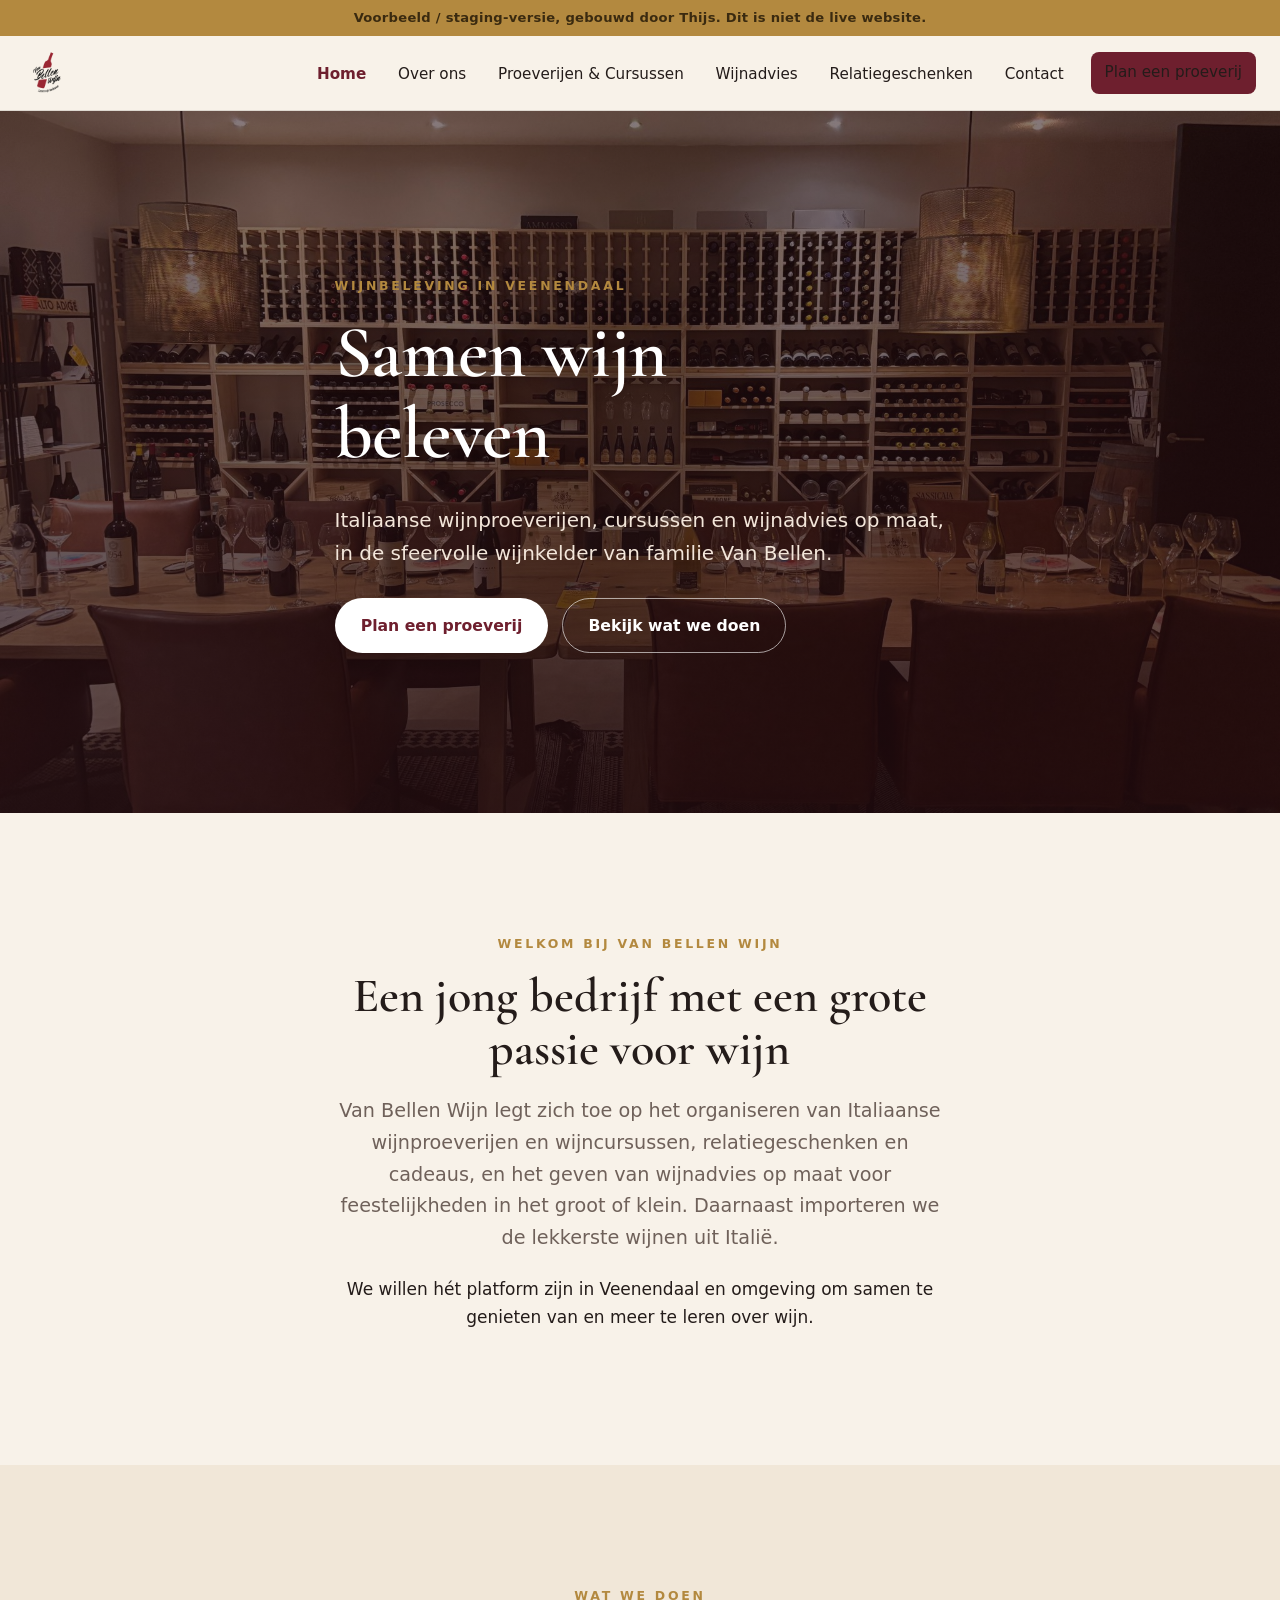
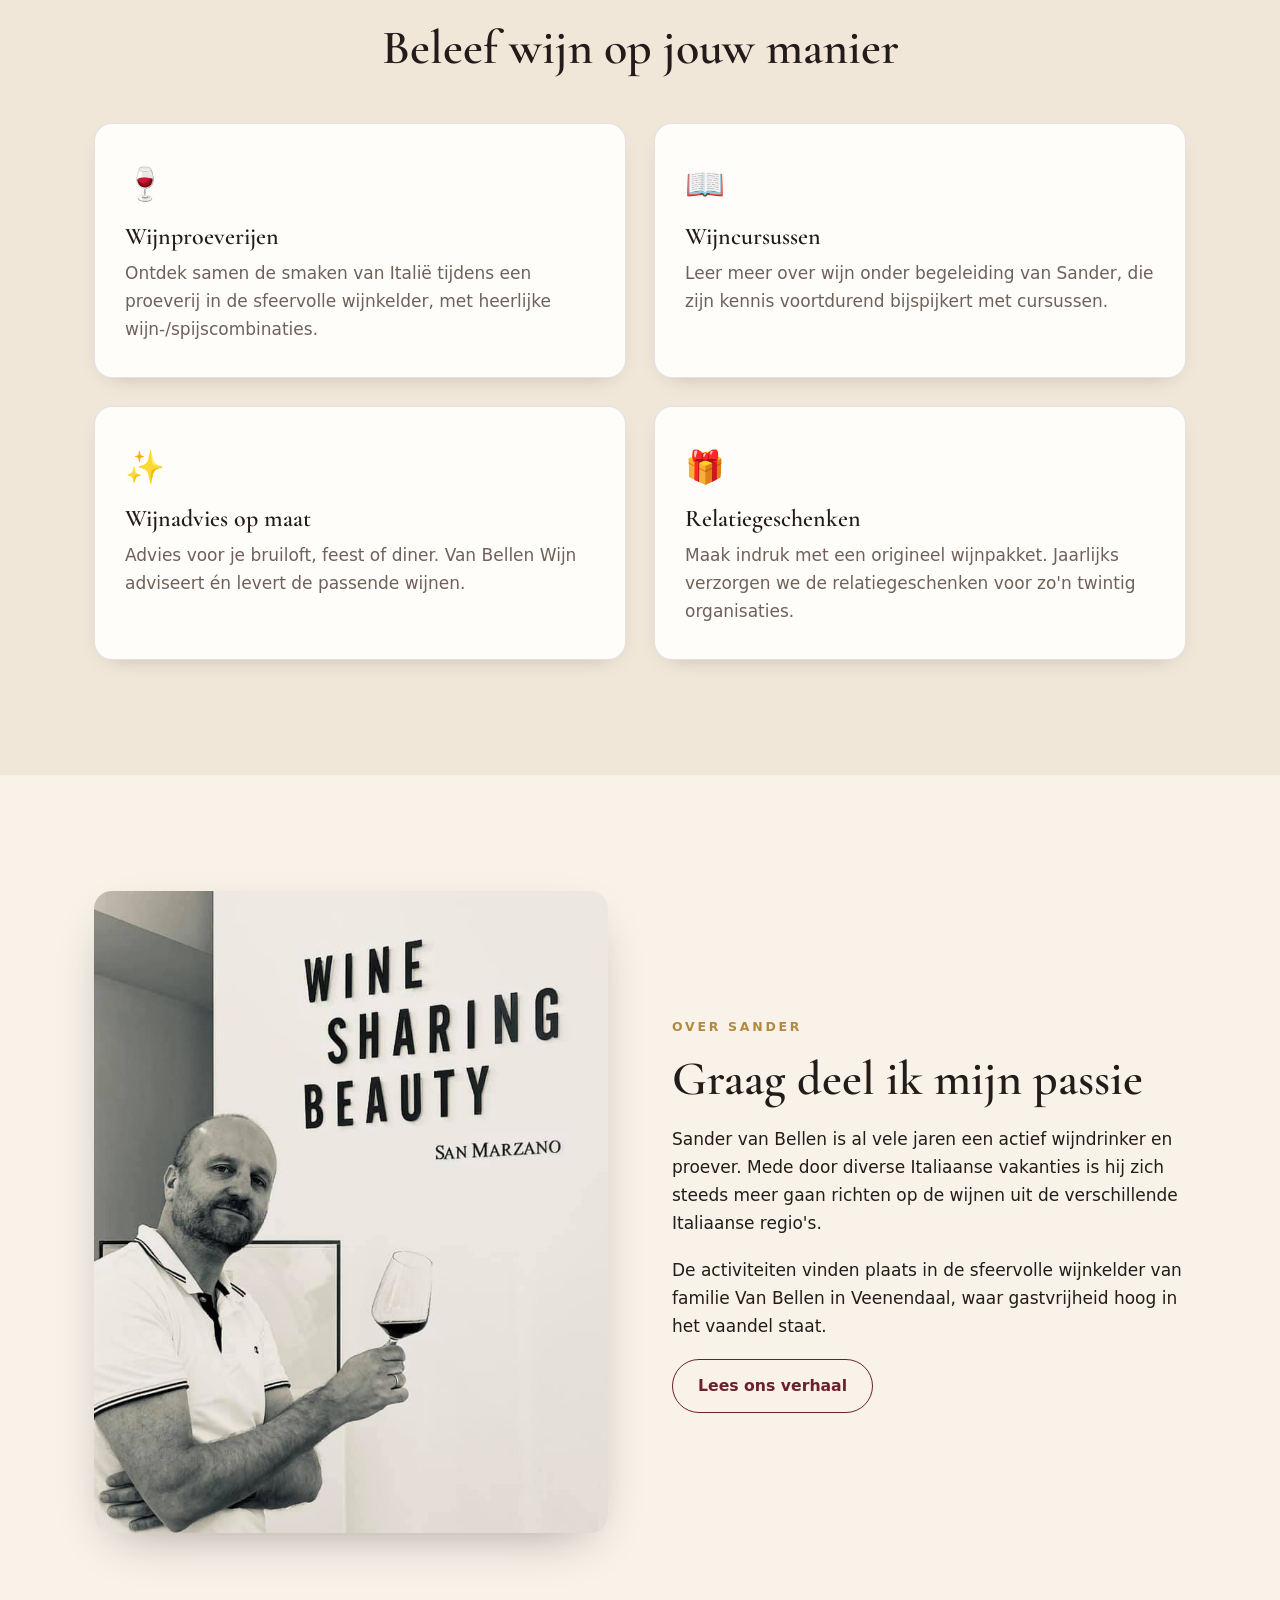
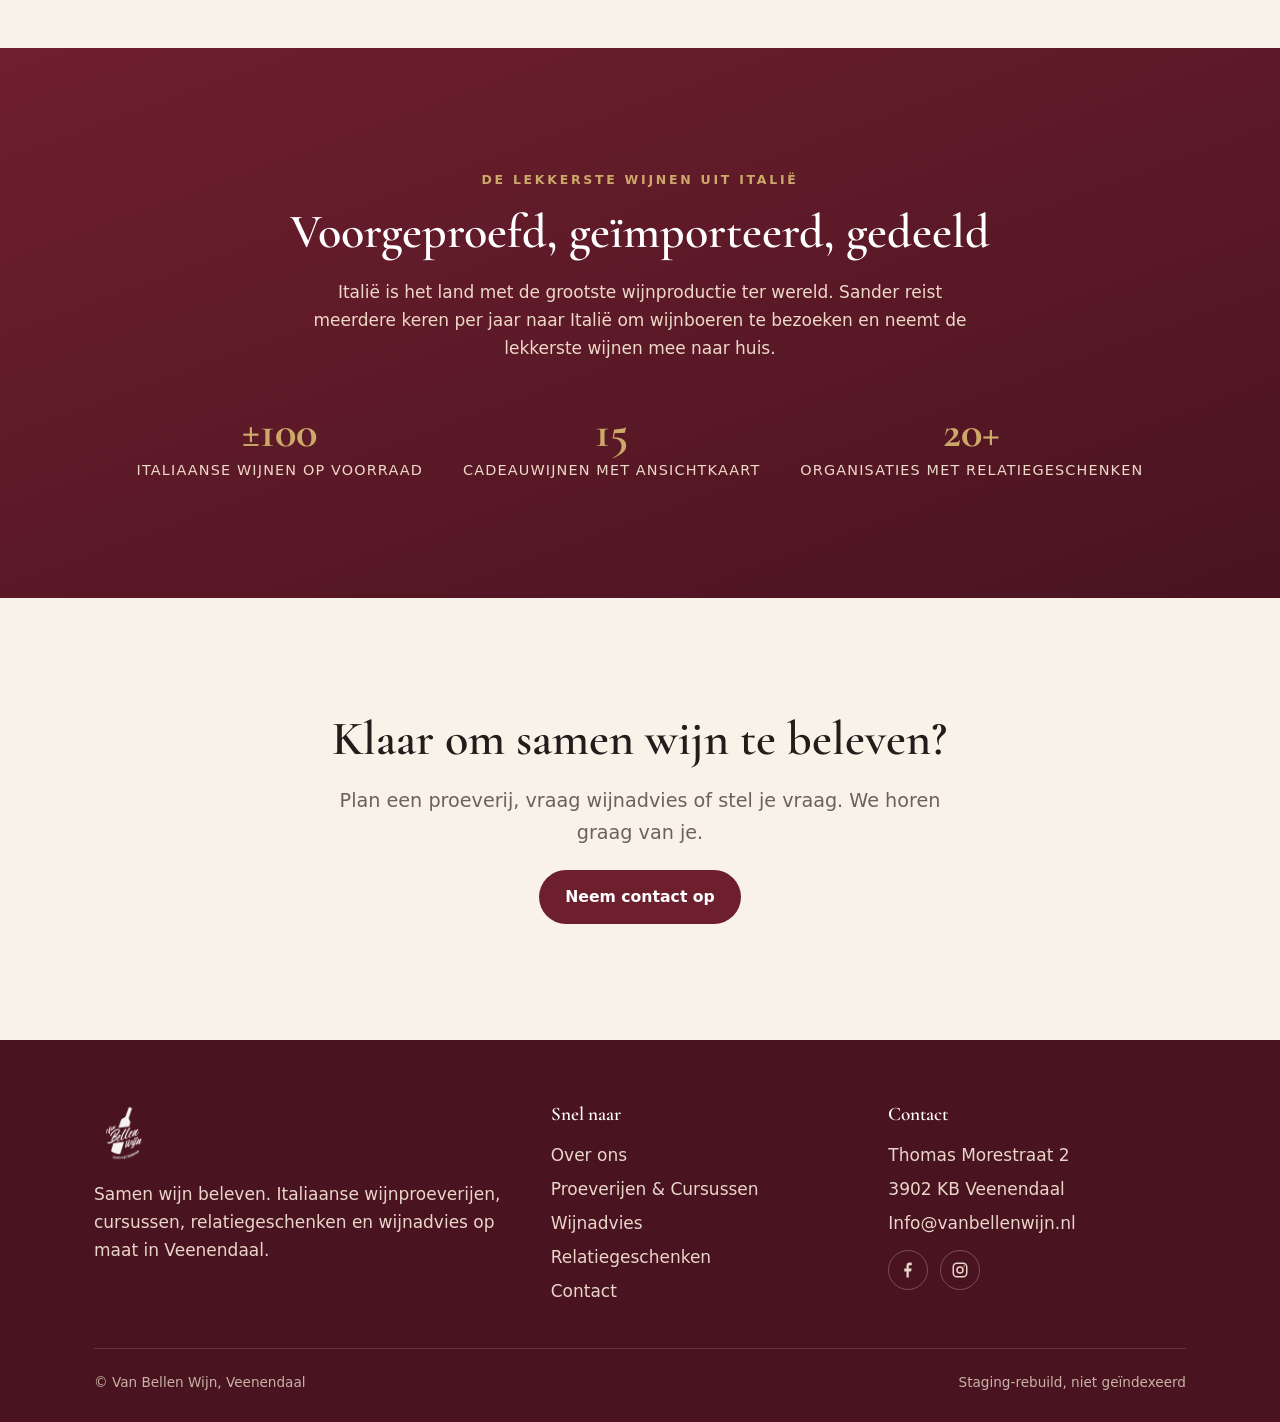
==== index.html @ 1940d410 "Initial commit: Van Bellen Wijn staging rebuild (static site) Modernized, static multi-page rebuild " ====
<!doctype html>
<html lang="nl">
<head>
<meta charset="utf-8">
<meta name="viewport" content="width=device-width, initial-scale=1">
<title>Van Bellen Wijn | Samen wijn beleven in Veenendaal</title>
<meta name="description" content="Van Bellen Wijn uit Veenendaal organiseert Italiaanse wijnproeverijen, wijncursussen en relatiegeschenken, en geeft wijnadvies op maat. Samen wijn beleven in de sfeervolle wijnkelder.">
<meta name="robots" content="noindex, nofollow">
<meta property="og:title" content="Van Bellen Wijn | Samen wijn beleven">
<meta property="og:description" content="Italiaanse wijnproeverijen, cursussen, relatiegeschenken en wijnadvies op maat in Veenendaal.">
<meta property="og:type" content="website">
<link rel="icon" href="assets/img/logo.png">
<link rel="preconnect" href="https://fonts.googleapis.com">
<link rel="preconnect" href="https://fonts.gstatic.com" crossorigin>
<link href="https://fonts.googleapis.com/css2?family=Cormorant+Garamond:wght@500;600;700&family=Inter:wght@400;500;600;700&display=swap" rel="stylesheet">
<link rel="stylesheet" href="assets/css/styles.css?v=2">
</head>
<body>
<div class="staging-banner">Voorbeeld / staging-versie, gebouwd door Thijs. Dit is niet de live website.</div>

<header class="site-header">
  <nav class="nav">
    <a class="brand" href="index.html"><img src="assets/img/logo.png" alt="Van Bellen Wijn"></a>
    <button class="nav-toggle" aria-label="Menu" aria-expanded="false">
      <svg viewBox="0 0 24 24" fill="none" stroke="currentColor" stroke-width="2"><path d="M3 6h18M3 12h18M3 18h18"/></svg>
    </button>
    <ul class="nav-links">
      <li><a href="index.html" class="active">Home</a></li>
      <li><a href="over-ons.html">Over ons</a></li>
      <li><a href="proeverijen-cursussen.html">Proeverijen &amp; Cursussen</a></li>
      <li><a href="wijnadvies.html">Wijnadvies</a></li>
      <li><a href="relatiegeschenken.html">Relatiegeschenken</a></li>
      <li><a href="contact.html">Contact</a></li>
      <li class="nav-cta"><a class="btn btn--primary" href="contact.html">Plan een proeverij</a></li>
    </ul>
  </nav>
</header>

<section class="hero" style="background-image:url('assets/img/photo-2025-2.jpg')">
  <div class="container">
    <span class="kicker">Wijnbeleving in Veenendaal</span>
    <h1>Samen wijn beleven</h1>
    <p>Italiaanse wijnproeverijen, cursussen en wijnadvies op maat, in de sfeervolle wijnkelder van familie Van Bellen.</p>
    <div class="hero-actions">
      <a class="btn btn--light" href="contact.html">Plan een proeverij</a>
      <a class="btn btn--outline-light" href="proeverijen-cursussen.html">Bekijk wat we doen</a>
    </div>
  </div>
</section>

<section class="section">
  <div class="container center measure">
    <span class="kicker">Welkom bij Van Bellen Wijn</span>
    <h2>Een jong bedrijf met een grote passie voor wijn</h2>
    <p class="lead">Van Bellen Wijn legt zich toe op het organiseren van Italiaanse wijnproeverijen en wijncursussen, relatiegeschenken en cadeaus, en het geven van wijnadvies op maat voor feestelijkheden in het groot of klein. Daarnaast importeren we de lekkerste wijnen uit Italië.</p>
    <p>We willen hét platform zijn in Veenendaal en omgeving om samen te genieten van en meer te leren over wijn.</p>
  </div>
</section>

<section class="section section--tint">
  <div class="container">
    <div class="center" style="margin-bottom:48px">
      <span class="kicker">Wat we doen</span>
      <h2>Beleef wijn op jouw manier</h2>
    </div>
    <div class="grid grid-2">
      <a class="card" href="proeverijen-cursussen.html">
        <div class="ic">🍷</div>
        <h3>Wijnproeverijen</h3>
        <p>Ontdek samen de smaken van Italië tijdens een proeverij in de sfeervolle wijnkelder, met heerlijke wijn-/spijscombinaties.</p>
      </a>
      <a class="card" href="proeverijen-cursussen.html">
        <div class="ic">📖</div>
        <h3>Wijncursussen</h3>
        <p>Leer meer over wijn onder begeleiding van Sander, die zijn kennis voortdurend bijspijkert met cursussen.</p>
      </a>
      <a class="card" href="wijnadvies.html">
        <div class="ic">✨</div>
        <h3>Wijnadvies op maat</h3>
        <p>Advies voor je bruiloft, feest of diner. Van Bellen Wijn adviseert én levert de passende wijnen.</p>
      </a>
      <a class="card" href="relatiegeschenken.html">
        <div class="ic">🎁</div>
        <h3>Relatiegeschenken</h3>
        <p>Maak indruk met een origineel wijnpakket. Jaarlijks verzorgen we de relatiegeschenken voor zo'n twintig organisaties.</p>
      </a>
    </div>
  </div>
</section>

<section class="section">
  <div class="container">
    <div class="split">
      <div class="split-media"><img src="assets/img/portrait-1.jpg" alt="Sander van Bellen met een glas Italiaanse wijn"></div>
      <div>
        <span class="kicker">Over Sander</span>
        <h2>Graag deel ik mijn passie</h2>
        <p>Sander van Bellen is al vele jaren een actief wijndrinker en proever. Mede door diverse Italiaanse vakanties is hij zich steeds meer gaan richten op de wijnen uit de verschillende Italiaanse regio's.</p>
        <p>De activiteiten vinden plaats in de sfeervolle wijnkelder van familie Van Bellen in Veenendaal, waar gastvrijheid hoog in het vaandel staat.</p>
        <a class="btn btn--ghost" href="over-ons.html">Lees ons verhaal</a>
      </div>
    </div>
  </div>
</section>

<section class="section section--wine">
  <div class="container center">
    <span class="kicker">De lekkerste wijnen uit Italië</span>
    <h2>Voorgeproefd, geïmporteerd, gedeeld</h2>
    <p class="measure" style="margin-inline:auto">Italië is het land met de grootste wijnproductie ter wereld. Sander reist meerdere keren per jaar naar Italië om wijnboeren te bezoeken en neemt de lekkerste wijnen mee naar huis.</p>
    <div class="facts" style="margin-top:48px">
      <div class="fact"><b>±100</b><span>Italiaanse wijnen op voorraad</span></div>
      <div class="fact"><b>15</b><span>Cadeauwijnen met ansichtkaart</span></div>
      <div class="fact"><b>20+</b><span>Organisaties met relatiegeschenken</span></div>
    </div>
  </div>
</section>

<section class="section">
  <div class="container center measure">
    <h2>Klaar om samen wijn te beleven?</h2>
    <p class="lead">Plan een proeverij, vraag wijnadvies of stel je vraag. We horen graag van je.</p>
    <a class="btn btn--primary" href="contact.html">Neem contact op</a>
  </div>
</section>

<footer class="site-footer">
  <div class="container">
    <div class="footer-grid">
      <div class="footer-brand">
        <img src="assets/img/logo.png" alt="Van Bellen Wijn">
        <p>Samen wijn beleven. Italiaanse wijnproeverijen, cursussen, relatiegeschenken en wijnadvies op maat in Veenendaal.</p>
      </div>
      <div>
        <h4>Snel naar</h4>
        <ul>
          <li><a href="over-ons.html">Over ons</a></li>
          <li><a href="proeverijen-cursussen.html">Proeverijen &amp; Cursussen</a></li>
          <li><a href="wijnadvies.html">Wijnadvies</a></li>
          <li><a href="relatiegeschenken.html">Relatiegeschenken</a></li>
          <li><a href="contact.html">Contact</a></li>
        </ul>
      </div>
      <div>
        <h4>Contact</h4>
        <ul>
          <li>Thomas Morestraat 2<br>3902 KB Veenendaal</li>
          <li><a href="mailto:Info@vanbellenwijn.nl">Info@vanbellenwijn.nl</a></li>
        </ul>
        <div class="socials">
          <a href="#" aria-label="Facebook"><svg viewBox="0 0 24 24" fill="currentColor"><path d="M13 22v-8h3l1-4h-4V7.5c0-1 .3-1.7 1.8-1.7H17V2.2C16.4 2.1 15.3 2 14.2 2 11.7 2 10 3.5 10 6.7V10H7v4h3v8z"/></svg></a>
          <a href="#" aria-label="Instagram"><svg viewBox="0 0 24 24" fill="none" stroke="currentColor" stroke-width="2"><rect x="3" y="3" width="18" height="18" rx="5"/><circle cx="12" cy="12" r="4"/><circle cx="17.5" cy="6.5" r="1" fill="currentColor" stroke="none"/></svg></a>
        </div>
      </div>
    </div>
    <div class="footer-bottom">
      <span>© Van Bellen Wijn, Veenendaal</span>
      <span>Staging-rebuild, niet geïndexeerd</span>
    </div>
  </div>
</footer>

<script src="assets/js/main.js"></script>
</body>
</html>
---- assets/css/styles.css ----
/* Van Bellen Wijn, staging rebuild.
   Modernized identity: warm Bordeaux + cream, serif display, personal feel. */

:root{
  --wine:#6e1f2e;
  --wine-dark:#4a1320;
  --wine-soft:#8a3140;
  --cream:#f8f2e9;
  --cream-2:#f1e7d8;
  --paper:#fffdf9;
  --ink:#241c1a;
  --muted:#6f615a;
  --gold:#b3893f;
  --gold-soft:#cda969;
  --line:rgba(36,28,26,.12);
  --shadow:0 18px 50px -24px rgba(36,15,18,.45);
  --shadow-sm:0 8px 24px -16px rgba(36,15,18,.4);
  --container:1140px;
  --serif:"Cormorant Garamond",Georgia,"Times New Roman",serif;
  --sans:system-ui,-apple-system,"Segoe UI",Roboto,Helvetica,Arial,sans-serif;
}

*{box-sizing:border-box}
html{scroll-behavior:smooth}
body{
  margin:0;font-family:var(--sans);color:var(--ink);
  background:var(--cream);line-height:1.65;font-size:17px;
  -webkit-font-smoothing:antialiased;
}
img{max-width:100%;display:block}
a{color:var(--wine);text-decoration:none}
a:hover{color:var(--wine-dark)}

h1,h2,h3,h4{font-family:var(--serif);font-weight:600;line-height:1.1;color:var(--ink);margin:0 0 .4em}
h1{font-size:clamp(2.6rem,6vw,4.6rem);letter-spacing:-.5px}
h2{font-size:clamp(2rem,4vw,3rem)}
h3{font-size:1.5rem}
p{margin:0 0 1.1em}
.lead{font-size:1.2rem;color:var(--muted)}

.container{max-width:var(--container);margin:0 auto;padding:0 24px}
.section{padding:clamp(64px,9vw,120px) 0}
.section--tint{background:var(--cream-2)}
.section--wine{background:linear-gradient(160deg,var(--wine),var(--wine-dark));color:#f6e9dd}
.section--wine h2,.section--wine h3{color:#fff}
.section--wine p{color:#eed9c8}

.kicker{
  display:inline-block;font-family:var(--sans);font-size:.78rem;font-weight:700;
  letter-spacing:.22em;text-transform:uppercase;color:var(--gold);margin-bottom:1rem;
}
.section--wine .kicker{color:var(--gold-soft)}
.center{text-align:center}
.measure{max-width:62ch;margin-inline:auto}

/* ---------- buttons ---------- */
.btn{
  display:inline-flex;align-items:center;gap:.5em;
  font-weight:600;font-size:.98rem;padding:.85em 1.6em;border-radius:999px;
  border:1.5px solid transparent;cursor:pointer;transition:.2s ease;
}
.btn--primary{background:var(--wine);color:#fff}
.btn--primary:hover{background:var(--wine-dark);color:#fff;transform:translateY(-2px)}
.btn--ghost{border-color:currentColor;color:var(--wine)}
.btn--ghost:hover{background:var(--wine);color:#fff;border-color:var(--wine)}
.btn--light{background:#fff;color:var(--wine)}
.btn--light:hover{background:var(--cream);transform:translateY(-2px)}
.btn--outline-light{border-color:rgba(255,255,255,.6);color:#fff}
.btn--outline-light:hover{background:#fff;color:var(--wine)}

/* ---------- header ---------- */
.site-header{
  position:sticky;top:0;z-index:50;background:rgba(248,242,233,.9);
  backdrop-filter:blur(10px);border-bottom:1px solid var(--line);
}
.nav{display:flex;align-items:center;justify-content:space-between;gap:24px;padding:14px 24px;max-width:1280px;margin:0 auto}
.brand{display:flex;align-items:center;gap:12px;font-family:var(--serif);font-size:1.35rem;font-weight:600;color:var(--ink)}
.brand img{height:46px;width:auto}
.nav-links{display:flex;gap:6px;align-items:center;list-style:none;margin:0;padding:0}
.nav-links a{
  font-size:.95rem;font-weight:500;color:var(--ink);padding:.5em .85em;border-radius:8px;transition:.18s;
}
.nav-links a:hover{background:rgba(110,31,46,.08);color:var(--wine)}
.nav-links a.active{color:var(--wine);font-weight:600}
.nav-cta{margin-left:8px}
.nav-toggle{display:none;background:none;border:0;cursor:pointer;padding:8px;color:var(--ink)}
.nav-toggle svg{width:28px;height:28px}

/* ---------- hero ---------- */
.hero{position:relative;min-height:78vh;display:flex;align-items:center;color:#fff;overflow:hidden;
  background-size:cover;background-position:center;background-repeat:no-repeat;background-color:var(--wine-dark)}
.hero::before{
  content:"";position:absolute;inset:0;
  background:linear-gradient(180deg,rgba(35,12,16,.55),rgba(35,12,16,.78));
  z-index:0;
}
.hero .container{position:relative;z-index:1;padding-top:60px;padding-bottom:60px}
.hero h1{color:#fff;max-width:16ch;text-shadow:0 2px 30px rgba(0,0,0,.3)}
.hero p{color:#f3e6da;font-size:1.25rem;max-width:48ch}
.hero-actions{display:flex;gap:14px;flex-wrap:wrap;margin-top:28px}

/* page hero (compact) */
.page-hero{position:relative;color:#fff;padding:clamp(90px,14vw,150px) 0 clamp(50px,7vw,80px);
  background-size:cover;background-position:center;background-repeat:no-repeat;background-color:var(--wine-dark)}
.page-hero::before{content:"";position:absolute;inset:0;background:linear-gradient(180deg,rgba(35,12,16,.6),rgba(35,12,16,.82));z-index:0}
.page-hero .container{position:relative;z-index:1}
.page-hero h1{color:#fff}
.page-hero p{color:#f3e6da;max-width:60ch;font-size:1.2rem}
.crumbs{font-size:.85rem;letter-spacing:.08em;text-transform:uppercase;color:var(--gold-soft);margin-bottom:1rem}
.crumbs a{color:var(--gold-soft)}

/* ---------- grids & cards ---------- */
.grid{display:grid;gap:28px}
.grid-2{grid-template-columns:repeat(2,1fr)}
.grid-3{grid-template-columns:repeat(3,1fr)}
.card{
  background:var(--paper);border:1px solid var(--line);border-radius:18px;padding:34px 30px;
  box-shadow:var(--shadow-sm);transition:.25s ease;
}
.card:hover{transform:translateY(-4px);box-shadow:var(--shadow)}
.card .ic{font-size:2rem;margin-bottom:.4em}
.card h3{margin-bottom:.35em}
.card p{color:var(--muted);margin-bottom:0}

/* split (image + text) */
.split{display:grid;grid-template-columns:1fr 1fr;gap:clamp(32px,5vw,72px);align-items:center}
.split--rev .split-media{order:2}
.split-media img{border-radius:18px;box-shadow:var(--shadow);width:100%;aspect-ratio:4/5;object-fit:cover}
.split-media.wide img{aspect-ratio:4/3}

/* stats / facts */
.facts{display:flex;flex-wrap:wrap;gap:40px;justify-content:center}
.fact{text-align:center}
.fact b{display:block;font-family:var(--serif);font-size:2.8rem;color:var(--gold-soft);line-height:1}
.fact span{font-size:.9rem;letter-spacing:.08em;text-transform:uppercase;color:#eed9c8}

/* ---------- contact ---------- */
.contact-grid{display:grid;grid-template-columns:1.1fr .9fr;gap:48px;align-items:start}
.info-list{list-style:none;padding:0;margin:0}
.info-list li{display:flex;gap:14px;padding:14px 0;border-bottom:1px solid var(--line)}
.info-list .ic{color:var(--gold);font-size:1.2rem;flex:0 0 auto;margin-top:2px}
.info-list b{display:block;font-family:var(--serif);font-size:1.15rem}
form .field{margin-bottom:18px}
label{display:block;font-weight:600;font-size:.92rem;margin-bottom:6px}
input,textarea,select{
  width:100%;padding:.8em .9em;border:1px solid var(--line);border-radius:10px;
  font:inherit;background:var(--paper);color:var(--ink);
}
input:focus,textarea:focus,select:focus{outline:2px solid var(--gold-soft);border-color:transparent}
.map-embed{border:0;border-radius:18px;width:100%;height:280px;box-shadow:var(--shadow-sm);filter:saturate(.9)}
.note{font-size:.85rem;color:var(--muted)}

/* ---------- footer ---------- */
.site-footer{background:var(--wine-dark);color:#e9d6c9;padding:64px 0 28px}
.site-footer a{color:#e9d6c9}
.site-footer a:hover{color:#fff}
.footer-grid{display:grid;grid-template-columns:1.4fr 1fr 1fr;gap:40px;margin-bottom:40px}
.footer-grid h4{color:#fff;font-size:1.2rem;margin-bottom:.7em}
.footer-grid ul{list-style:none;padding:0;margin:0;line-height:2}
.footer-brand img{height:60px;margin-bottom:16px;filter:brightness(0) invert(1);opacity:.95}
.footer-bottom{border-top:1px solid rgba(255,255,255,.15);padding-top:22px;display:flex;justify-content:space-between;flex-wrap:wrap;gap:10px;font-size:.85rem;color:#c9b3a6}
.socials{display:flex;gap:12px;margin-top:10px}
.socials a{width:40px;height:40px;border:1px solid rgba(255,255,255,.25);border-radius:50%;display:grid;place-items:center;transition:.2s}
.socials a:hover{background:#fff;color:var(--wine-dark)}
.socials svg{width:18px;height:18px}

.staging-banner{background:var(--gold);color:#3a2a10;text-align:center;font-size:.82rem;font-weight:600;padding:7px 16px;letter-spacing:.02em}

/* ---------- responsive ---------- */
@media(max-width:880px){
  .grid-3{grid-template-columns:1fr 1fr}
  .split,.contact-grid,.footer-grid{grid-template-columns:1fr;gap:36px}
  .split--rev .split-media{order:0}
  .nav-links{
    position:fixed;inset:62px 0 auto 0;flex-direction:column;background:var(--cream);
    padding:18px 24px;gap:4px;border-bottom:1px solid var(--line);box-shadow:var(--shadow);
    transform:translateY(-130%);transition:.3s;align-items:stretch;
  }
  .nav-links.open{transform:translateY(0)}
  .nav-links a{padding:.7em .6em}
  .nav-toggle{display:block}
  .nav-cta{margin:8px 0 0}
}
@media(max-width:560px){
  body{font-size:16px}
  .grid-2,.grid-3{grid-template-columns:1fr}
  .facts{gap:28px}
}
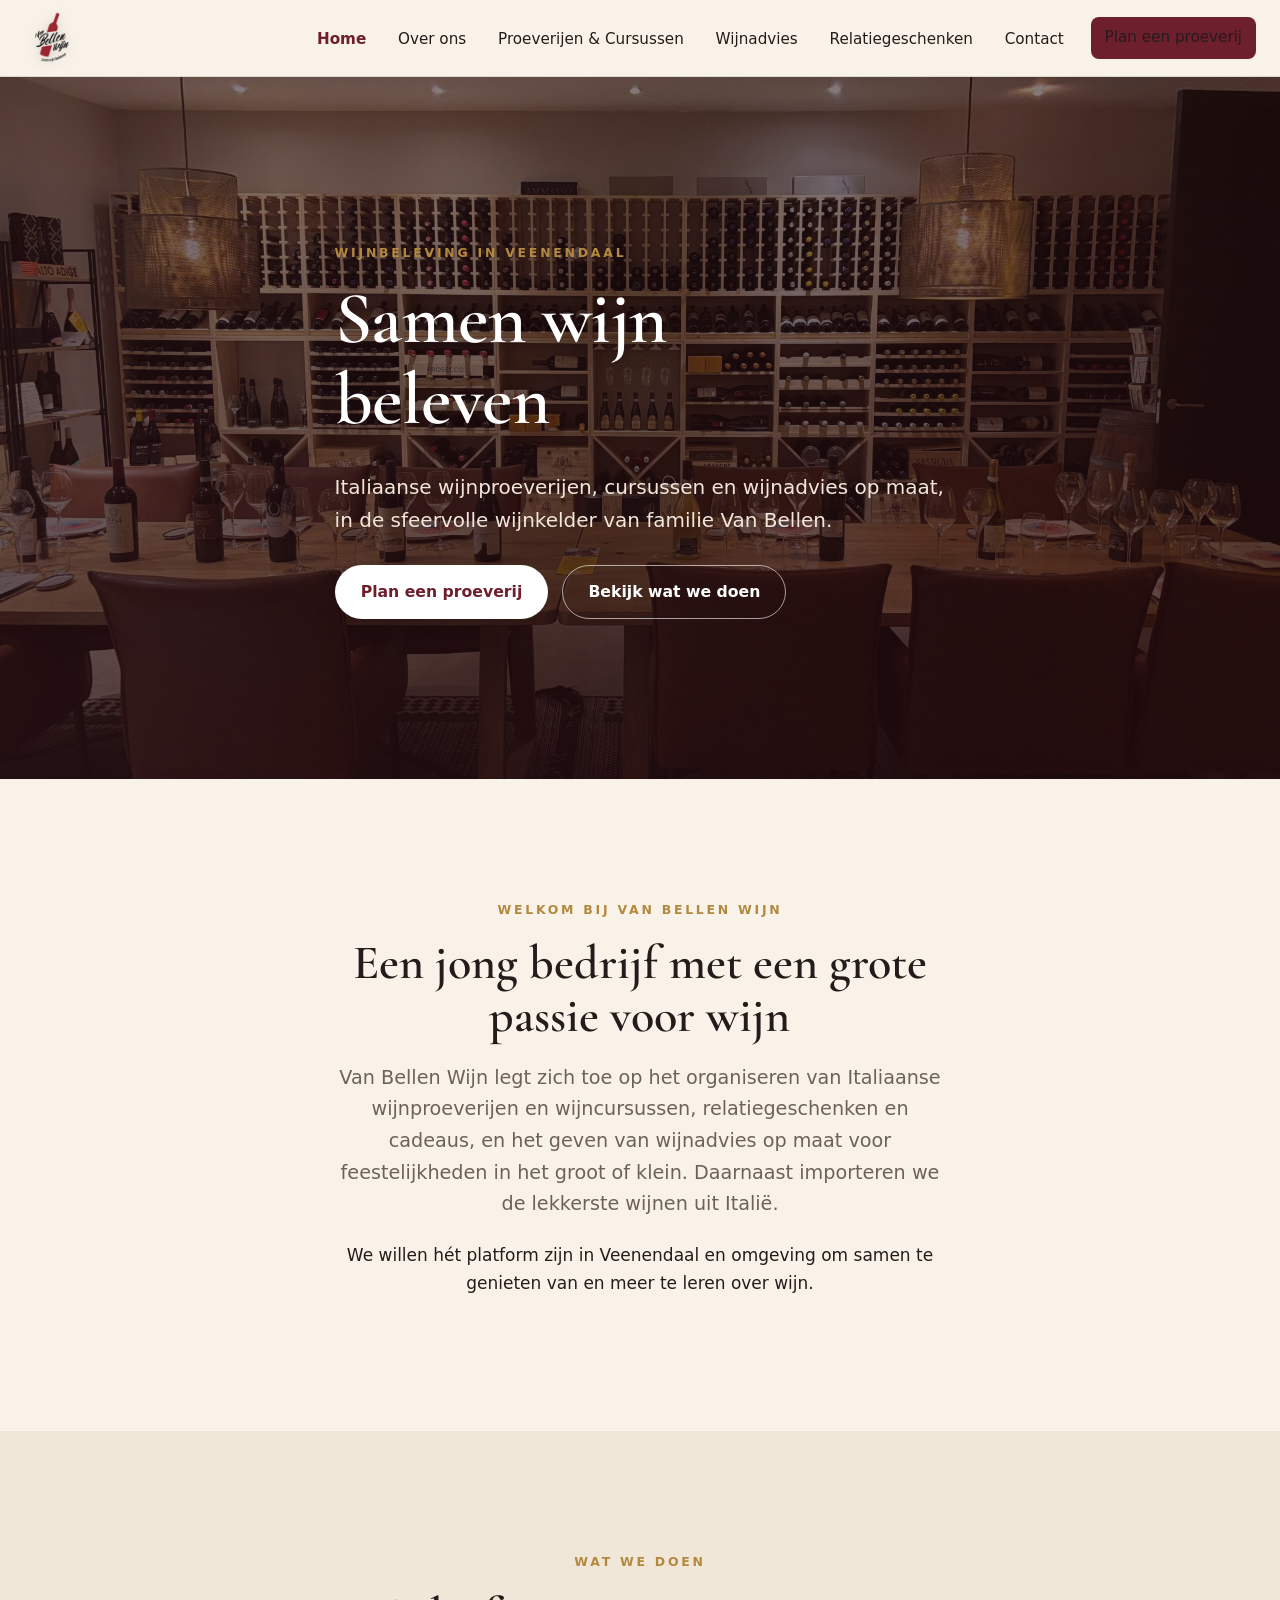
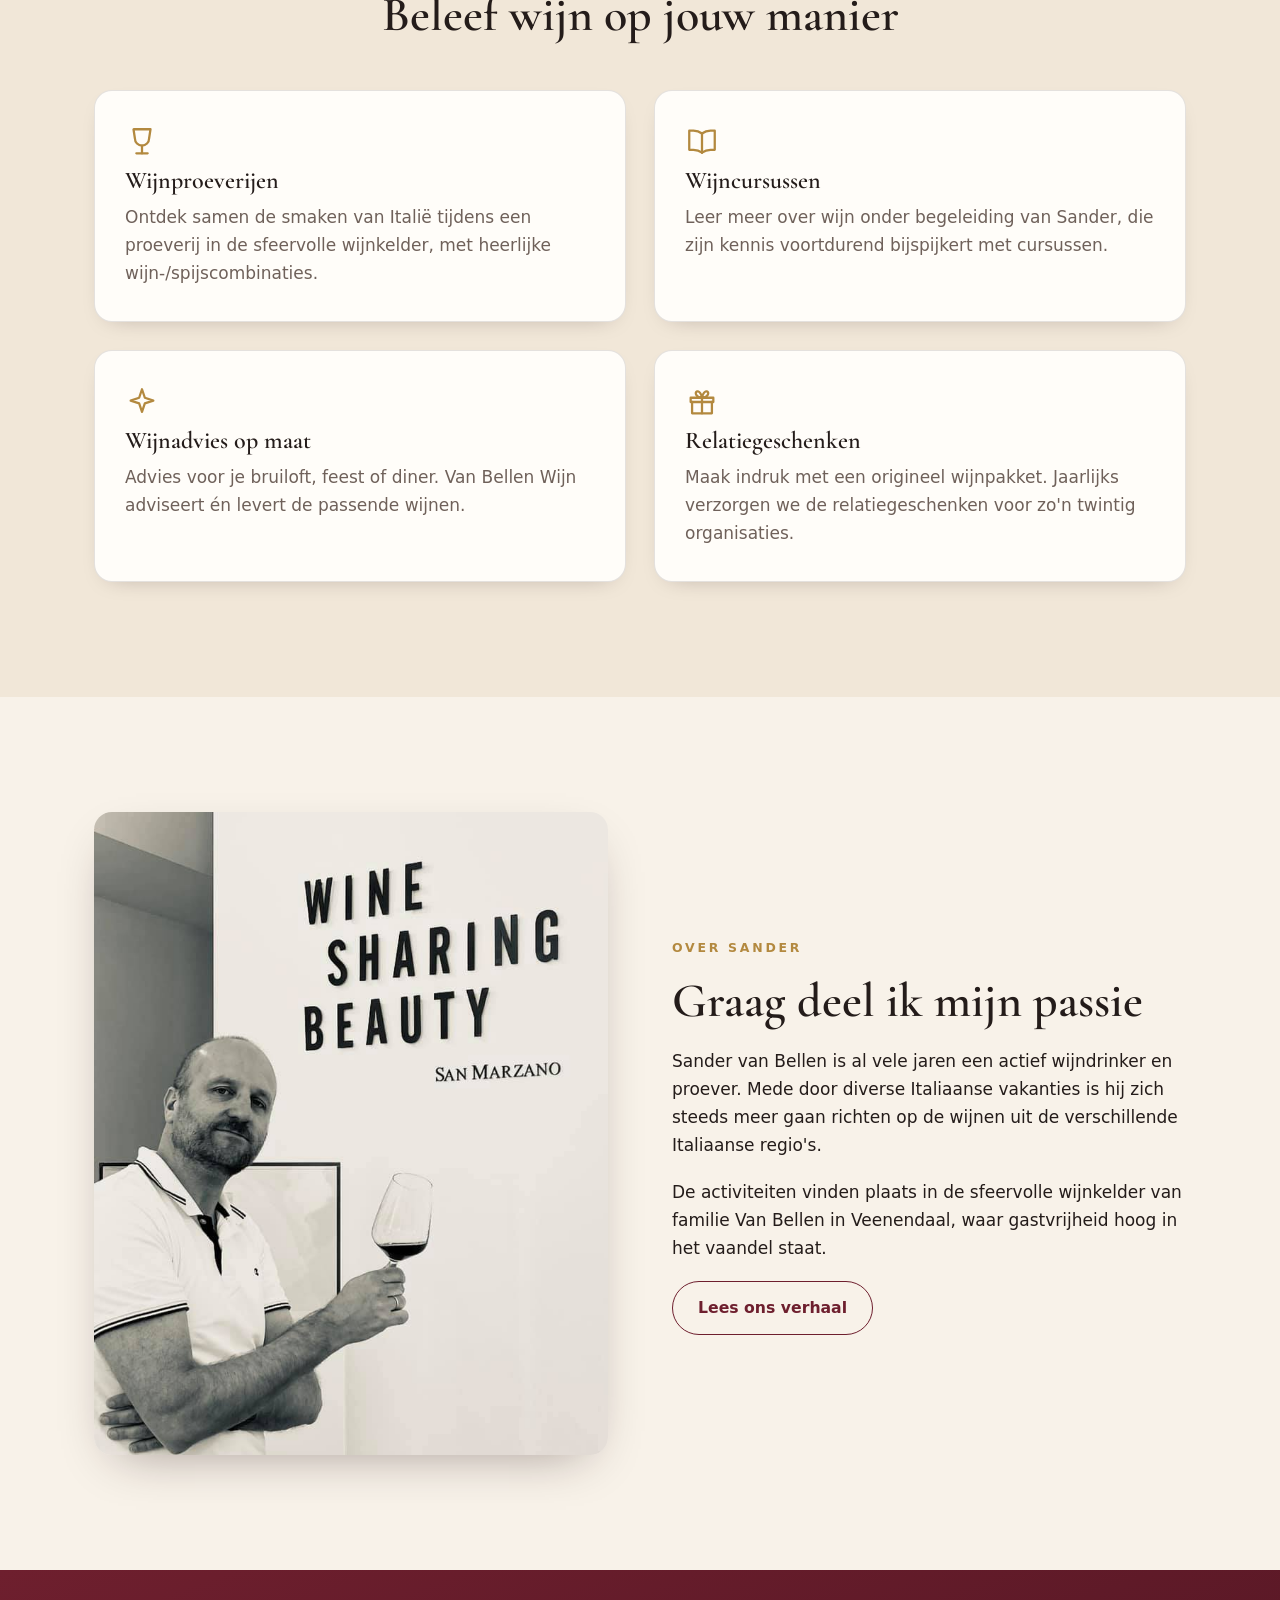
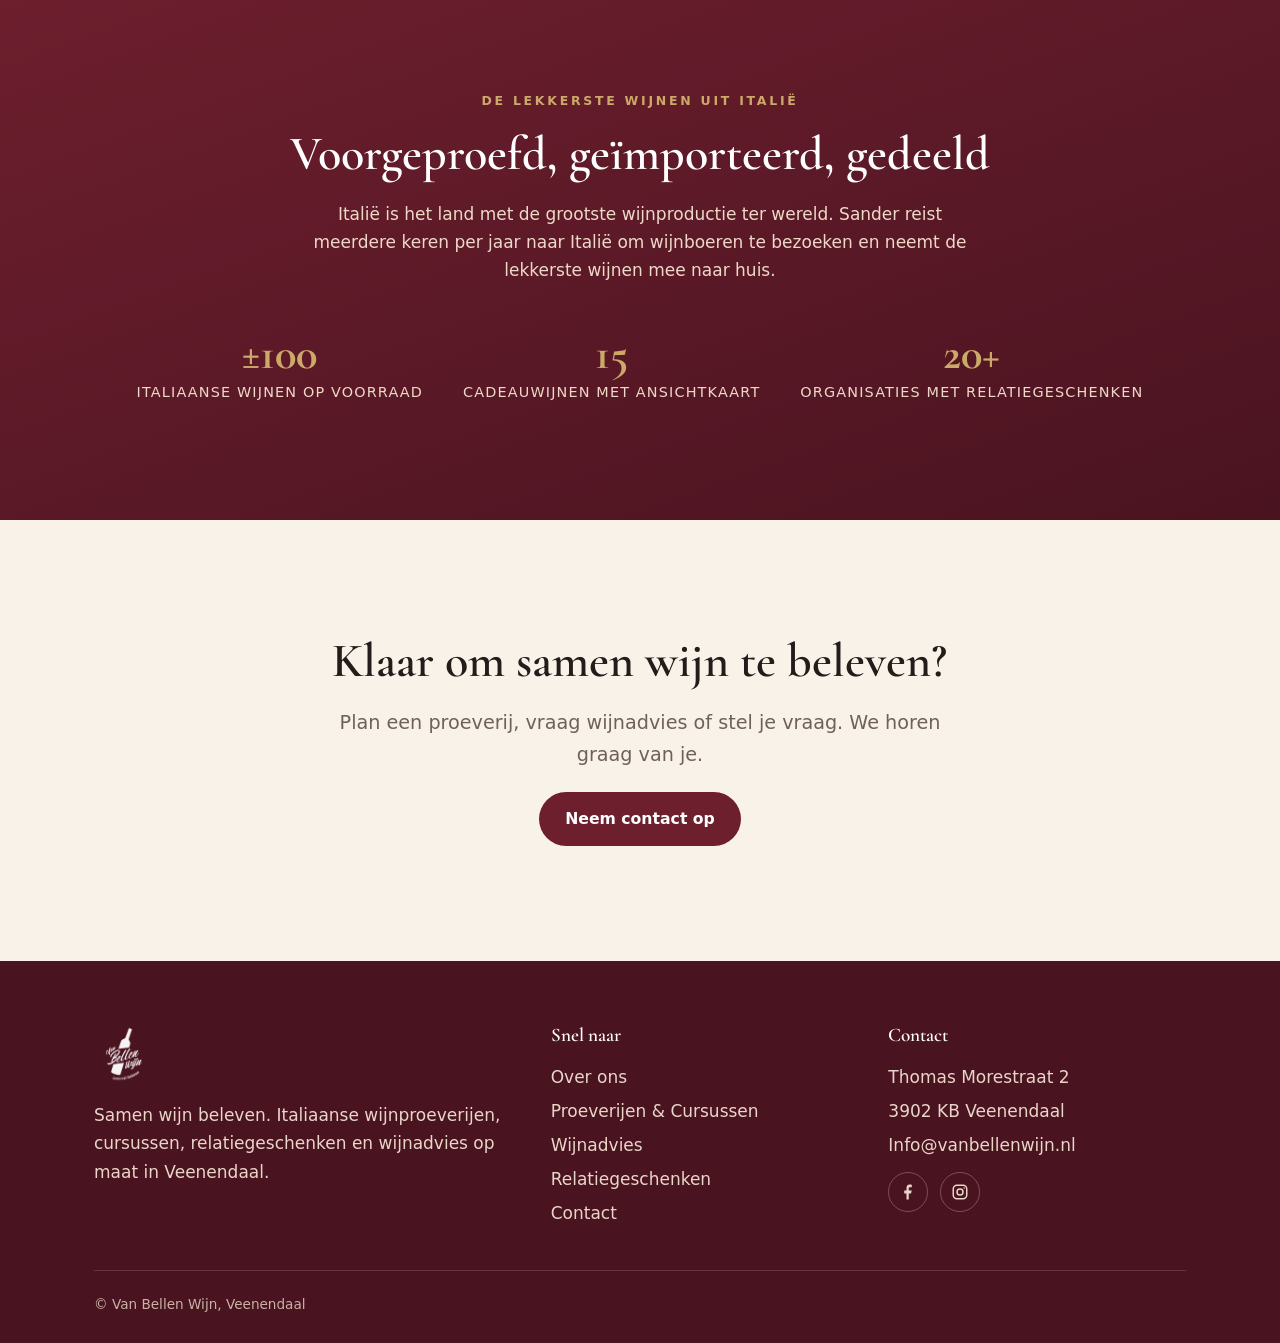
==== commit f1046359: "Go live: drop staging framing, wire real contact + socials - Remove staging banners, noindex meta, a" ====
--- a/index.html
+++ b/index.html
@@ -5,7 +5,6 @@
 <meta name="viewport" content="width=device-width, initial-scale=1">
 <title>Van Bellen Wijn | Samen wijn beleven in Veenendaal</title>
 <meta name="description" content="Van Bellen Wijn uit Veenendaal organiseert Italiaanse wijnproeverijen, wijncursussen en relatiegeschenken, en geeft wijnadvies op maat. Samen wijn beleven in de sfeervolle wijnkelder.">
-<meta name="robots" content="noindex, nofollow">
 <meta property="og:title" content="Van Bellen Wijn | Samen wijn beleven">
 <meta property="og:description" content="Italiaanse wijnproeverijen, cursussen, relatiegeschenken en wijnadvies op maat in Veenendaal.">
 <meta property="og:type" content="website">
@@ -13,10 +12,9 @@
 <link rel="preconnect" href="https://fonts.googleapis.com">
 <link rel="preconnect" href="https://fonts.gstatic.com" crossorigin>
 <link href="https://fonts.googleapis.com/css2?family=Cormorant+Garamond:wght@500;600;700&family=Inter:wght@400;500;600;700&display=swap" rel="stylesheet">
-<link rel="stylesheet" href="assets/css/styles.css?v=2">
+<link rel="stylesheet" href="assets/css/styles.css?v=4">
 </head>
 <body>
-<div class="staging-banner">Voorbeeld / staging-versie, gebouwd door Thijs. Dit is niet de live website.</div>
 
 <header class="site-header">
   <nav class="nav">
@@ -65,22 +63,22 @@
     </div>
     <div class="grid grid-2">
       <a class="card" href="proeverijen-cursussen.html">
-        <div class="ic">🍷</div>
+        <svg class="ic" viewBox="0 0 24 24" fill="none" stroke="currentColor" stroke-width="1.6" stroke-linecap="round" stroke-linejoin="round" aria-hidden="true" focusable="false"><path d="M6 3h12l-1 6.5a5 5 0 0 1-10 0L6 3Z"/><path d="M12 14.5V20"/><path d="M8 20h8"/></svg>
         <h3>Wijnproeverijen</h3>
         <p>Ontdek samen de smaken van Italië tijdens een proeverij in de sfeervolle wijnkelder, met heerlijke wijn-/spijscombinaties.</p>
       </a>
       <a class="card" href="proeverijen-cursussen.html">
-        <div class="ic">📖</div>
+        <svg class="ic" viewBox="0 0 24 24" fill="none" stroke="currentColor" stroke-width="1.6" stroke-linecap="round" stroke-linejoin="round" aria-hidden="true" focusable="false"><path d="M12 6c-1.6-1.2-3.7-2-6-2H3v13.5h3c2.3 0 4.4.8 6 2"/><path d="M12 6c1.6-1.2 3.7-2 6-2h3v13.5h-3c-2.3 0-4.4.8-6 2"/><path d="M12 6v13.5"/></svg>
         <h3>Wijncursussen</h3>
         <p>Leer meer over wijn onder begeleiding van Sander, die zijn kennis voortdurend bijspijkert met cursussen.</p>
       </a>
       <a class="card" href="wijnadvies.html">
-        <div class="ic">✨</div>
+        <svg class="ic" viewBox="0 0 24 24" fill="none" stroke="currentColor" stroke-width="1.6" stroke-linecap="round" stroke-linejoin="round" aria-hidden="true" focusable="false"><path d="M12 3l2 6 6 2-6 2-2 6-2-6-6-2 6-2 2-6Z"/></svg>
         <h3>Wijnadvies op maat</h3>
         <p>Advies voor je bruiloft, feest of diner. Van Bellen Wijn adviseert én levert de passende wijnen.</p>
       </a>
       <a class="card" href="relatiegeschenken.html">
-        <div class="ic">🎁</div>
+        <svg class="ic" viewBox="0 0 24 24" fill="none" stroke="currentColor" stroke-width="1.6" stroke-linecap="round" stroke-linejoin="round" aria-hidden="true" focusable="false"><path d="M4 9h16v3H4z"/><path d="M5 12v8h14v-8"/><path d="M12 9v11"/><path d="M12 9C12 9 11 4 8.5 4.5 6.7 4.9 7.5 9 12 9Z"/><path d="M12 9C12 9 13 4 15.5 4.5 17.3 4.9 16.5 9 12 9Z"/></svg>
         <h3>Relatiegeschenken</h3>
         <p>Maak indruk met een origineel wijnpakket. Jaarlijks verzorgen we de relatiegeschenken voor zo'n twintig organisaties.</p>
       </a>
@@ -148,14 +146,13 @@
           <li><a href="mailto:Info@vanbellenwijn.nl">Info@vanbellenwijn.nl</a></li>
         </ul>
         <div class="socials">
-          <a href="#" aria-label="Facebook"><svg viewBox="0 0 24 24" fill="currentColor"><path d="M13 22v-8h3l1-4h-4V7.5c0-1 .3-1.7 1.8-1.7H17V2.2C16.4 2.1 15.3 2 14.2 2 11.7 2 10 3.5 10 6.7V10H7v4h3v8z"/></svg></a>
-          <a href="#" aria-label="Instagram"><svg viewBox="0 0 24 24" fill="none" stroke="currentColor" stroke-width="2"><rect x="3" y="3" width="18" height="18" rx="5"/><circle cx="12" cy="12" r="4"/><circle cx="17.5" cy="6.5" r="1" fill="currentColor" stroke="none"/></svg></a>
+          <a href="https://www.facebook.com/people/Van-Bellen-Wijn/100076528353999/" target="_blank" rel="noopener" aria-label="Facebook"><svg viewBox="0 0 24 24" fill="currentColor"><path d="M13 22v-8h3l1-4h-4V7.5c0-1 .3-1.7 1.8-1.7H17V2.2C16.4 2.1 15.3 2 14.2 2 11.7 2 10 3.5 10 6.7V10H7v4h3v8z"/></svg></a>
+          <a href="https://www.instagram.com/van.bellen.wijn/" target="_blank" rel="noopener" aria-label="Instagram"><svg viewBox="0 0 24 24" fill="none" stroke="currentColor" stroke-width="2"><rect x="3" y="3" width="18" height="18" rx="5"/><circle cx="12" cy="12" r="4"/><circle cx="17.5" cy="6.5" r="1" fill="currentColor" stroke="none"/></svg></a>
         </div>
       </div>
     </div>
     <div class="footer-bottom">
       <span>© Van Bellen Wijn, Veenendaal</span>
-      <span>Staging-rebuild, niet geïndexeerd</span>
     </div>
   </div>
 </footer>
--- a/assets/css/styles.css
+++ b/assets/css/styles.css
@@ -1,4 +1,4 @@
-/* Van Bellen Wijn, staging rebuild.
+/* Van Bellen Wijn.
    Modernized identity: warm Bordeaux + cream, serif display, personal feel. */
 
 :root{
@@ -70,12 +70,12 @@
 
 /* ---------- header ---------- */
 .site-header{
-  position:sticky;top:0;z-index:50;background:rgba(248,242,233,.9);
+  position:sticky;top:0;z-index:50;background:rgba(248,242,233,.96);
   backdrop-filter:blur(10px);border-bottom:1px solid var(--line);
 }
-.nav{display:flex;align-items:center;justify-content:space-between;gap:24px;padding:14px 24px;max-width:1280px;margin:0 auto}
+.nav{display:flex;align-items:center;justify-content:space-between;gap:24px;padding:10px 24px;max-width:1280px;margin:0 auto}
 .brand{display:flex;align-items:center;gap:12px;font-family:var(--serif);font-size:1.35rem;font-weight:600;color:var(--ink)}
-.brand img{height:46px;width:auto}
+.brand img{height:56px;width:auto;filter:drop-shadow(0 2px 6px rgba(36,15,18,.18))}
 .nav-links{display:flex;gap:6px;align-items:center;list-style:none;margin:0;padding:0}
 .nav-links a{
   font-size:.95rem;font-weight:500;color:var(--ink);padding:.5em .85em;border-radius:8px;transition:.18s;
@@ -118,7 +118,7 @@
   box-shadow:var(--shadow-sm);transition:.25s ease;
 }
 .card:hover{transform:translateY(-4px);box-shadow:var(--shadow)}
-.card .ic{font-size:2rem;margin-bottom:.4em}
+.card .ic{display:block;width:34px;height:34px;color:var(--gold);margin-bottom:.55em}
 .card h3{margin-bottom:.35em}
 .card p{color:var(--muted);margin-bottom:0}
 
@@ -138,7 +138,7 @@
 .contact-grid{display:grid;grid-template-columns:1.1fr .9fr;gap:48px;align-items:start}
 .info-list{list-style:none;padding:0;margin:0}
 .info-list li{display:flex;gap:14px;padding:14px 0;border-bottom:1px solid var(--line)}
-.info-list .ic{color:var(--gold);font-size:1.2rem;flex:0 0 auto;margin-top:2px}
+.info-list .ic{color:var(--gold);width:22px;height:22px;flex:0 0 auto;margin-top:2px}
 .info-list b{display:block;font-family:var(--serif);font-size:1.15rem}
 form .field{margin-bottom:18px}
 label{display:block;font-weight:600;font-size:.92rem;margin-bottom:6px}
@@ -164,7 +164,6 @@
 .socials a:hover{background:#fff;color:var(--wine-dark)}
 .socials svg{width:18px;height:18px}
 
-.staging-banner{background:var(--gold);color:#3a2a10;text-align:center;font-size:.82rem;font-weight:600;padding:7px 16px;letter-spacing:.02em}
 
 /* ---------- responsive ---------- */
 @media(max-width:880px){
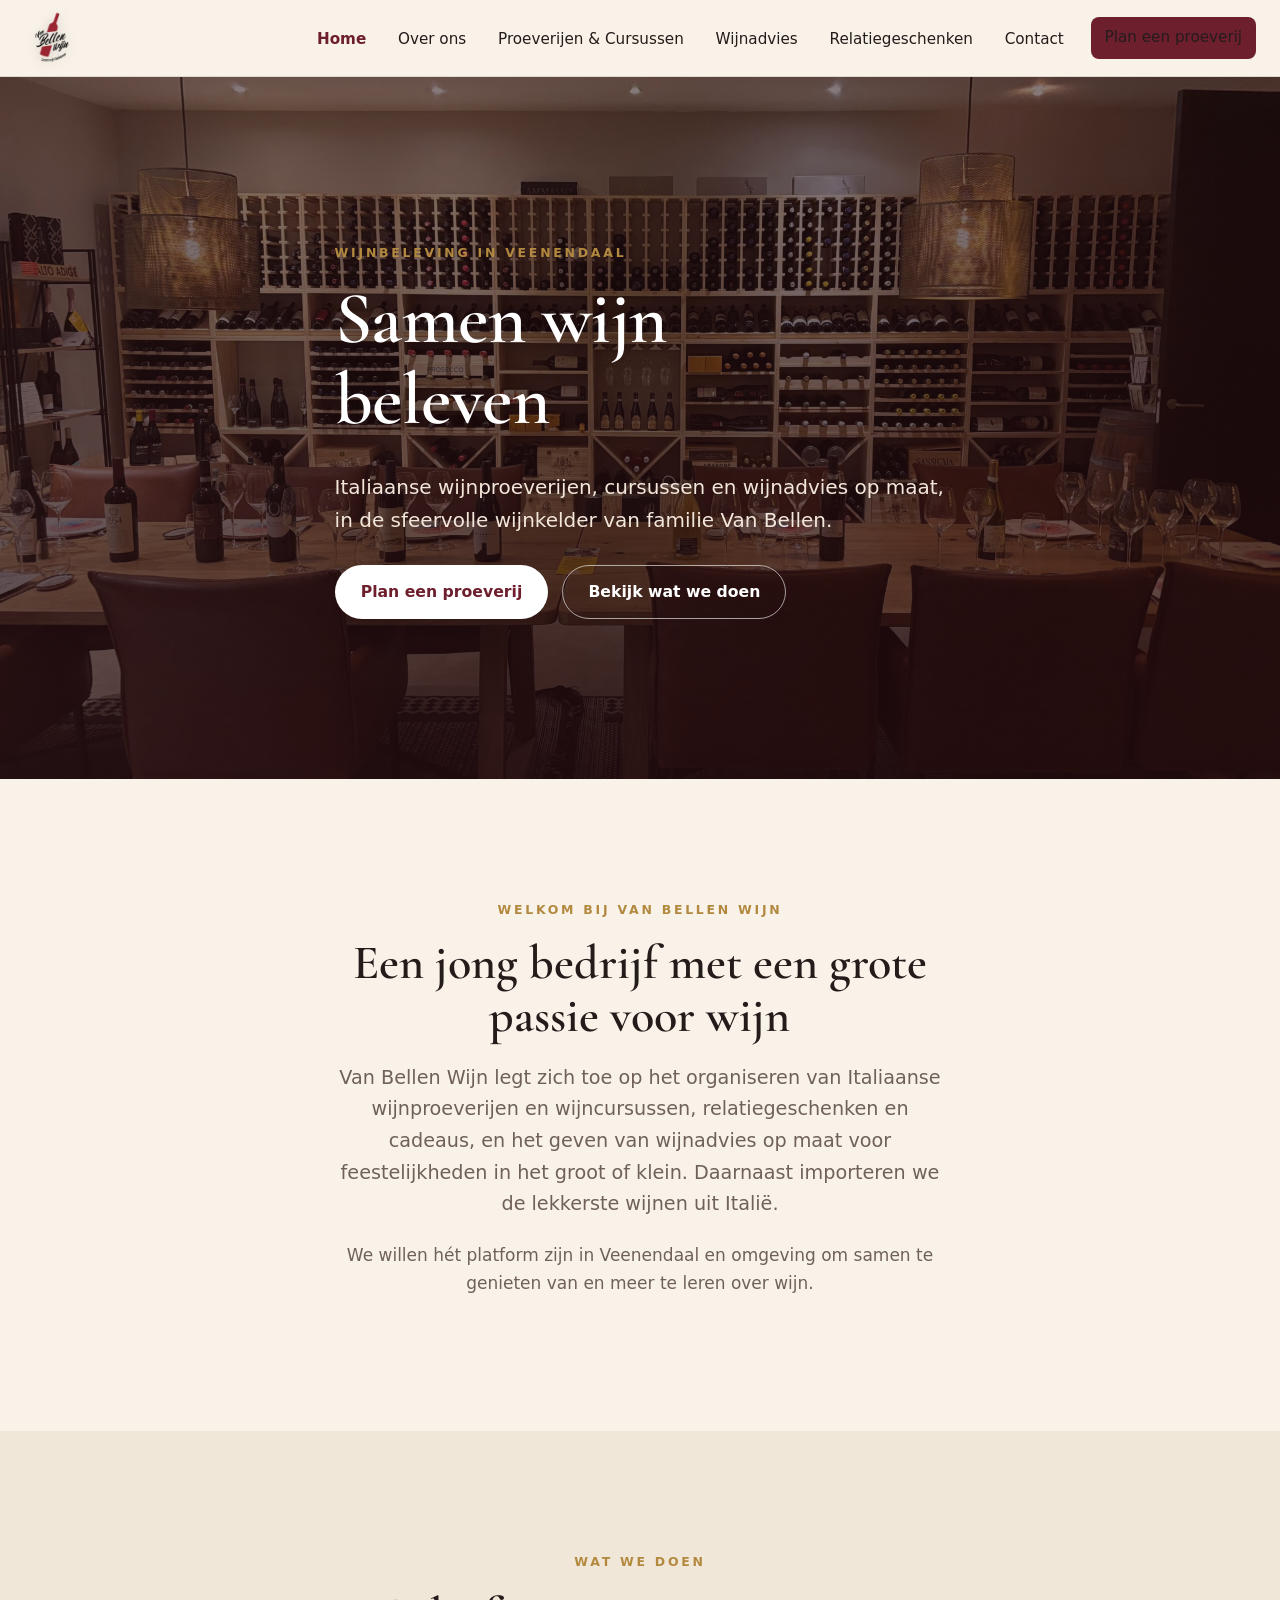
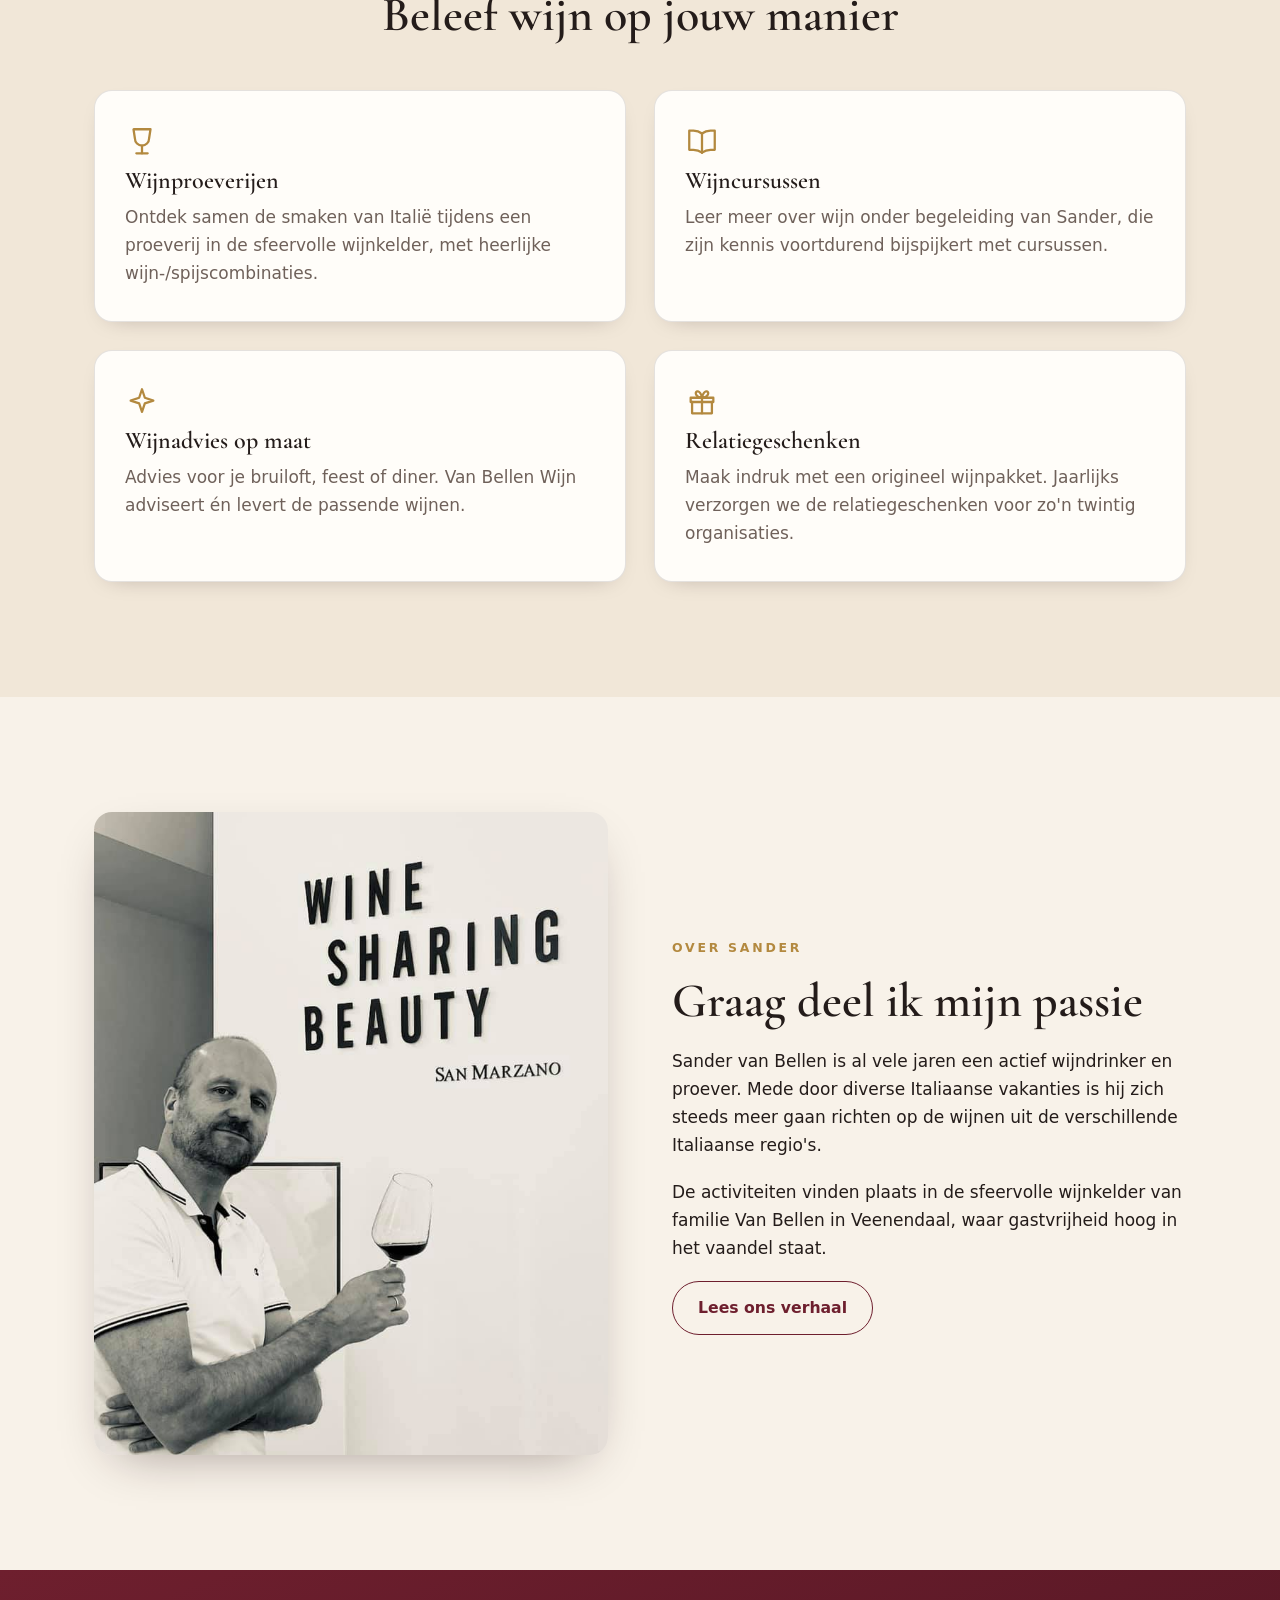
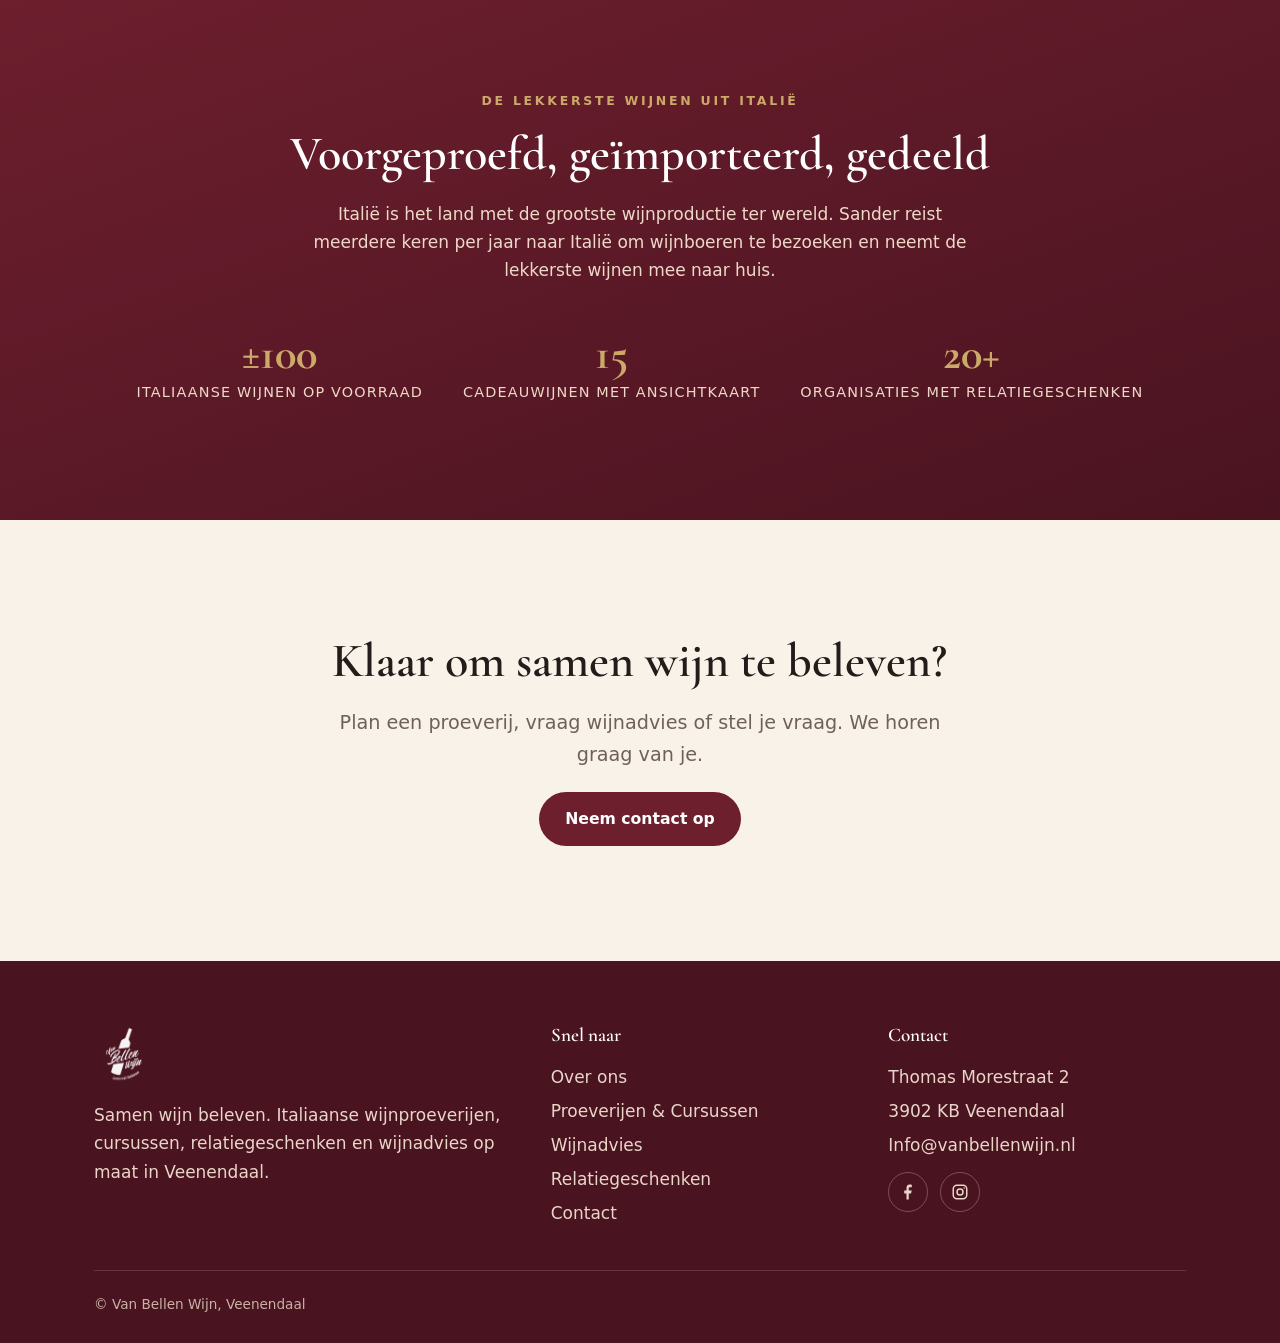
==== commit 1986b8fc: "Soften homepage welcome tagline with muted color Co-Authored-By: Claude Opus 4.8 (1M context) <norep" ====
--- a/index.html
+++ b/index.html
@@ -51,7 +51,7 @@
     <span class="kicker">Welkom bij Van Bellen Wijn</span>
     <h2>Een jong bedrijf met een grote passie voor wijn</h2>
     <p class="lead">Van Bellen Wijn legt zich toe op het organiseren van Italiaanse wijnproeverijen en wijncursussen, relatiegeschenken en cadeaus, en het geven van wijnadvies op maat voor feestelijkheden in het groot of klein. Daarnaast importeren we de lekkerste wijnen uit Italië.</p>
-    <p>We willen hét platform zijn in Veenendaal en omgeving om samen te genieten van en meer te leren over wijn.</p>
+    <p style="color:var(--muted)">We willen hét platform zijn in Veenendaal en omgeving om samen te genieten van en meer te leren over wijn.</p>
   </div>
 </section>
 
--- a/assets/css/styles.css
+++ b/assets/css/styles.css
@@ -164,6 +164,38 @@
 .socials a:hover{background:#fff;color:var(--wine-dark)}
 .socials svg{width:18px;height:18px}
 
+/* ---------- agenda ---------- */
+.agenda{max-width:760px;margin-inline:auto}
+.agenda-group{margin-bottom:40px}
+.agenda-group:last-child{margin-bottom:0}
+.agenda-group h3{text-align:center;margin-bottom:.6em}
+.agenda-list{list-style:none;padding:0;margin:0}
+.agenda-list li{
+  display:flex;align-items:center;justify-content:space-between;gap:16px;
+  background:var(--paper);border:1px solid var(--line);border-radius:14px;
+  box-shadow:var(--shadow-sm);padding:15px 20px;margin-bottom:12px;
+}
+.agenda-list li:last-child{margin-bottom:0}
+.agenda-date{font-weight:600;font-size:1.05rem}
+.agenda-date .wd{color:var(--muted);font-weight:500;margin-right:.35em;text-transform:capitalize}
+.agenda-note{display:block;font-size:.85rem;font-weight:400;color:var(--muted);margin-top:3px}
+.badge{
+  flex:0 0 auto;font-size:.8rem;font-weight:700;letter-spacing:.01em;
+  padding:.42em .95em;border-radius:999px;white-space:nowrap;
+}
+.badge--open{background:rgba(179,137,63,.18);color:#7d5a1f}
+.badge--vol{background:rgba(36,28,26,.07);color:var(--muted)}
+.badge--info{background:rgba(110,31,46,.09);color:var(--wine)}
+.agenda-actions{display:flex;align-items:center;gap:14px;flex:0 0 auto}
+.agenda-btn{padding:.5em 1.15em;font-size:.85rem}
+.agenda-status{text-align:center;color:var(--muted);margin:0}
+.signup-note{
+  background:rgba(110,31,46,.06);border:1px solid var(--line);border-left:3px solid var(--wine);
+  border-radius:10px;padding:14px 16px;margin-bottom:22px;
+}
+.signup-note strong{font-weight:700;color:var(--wine)}
+.signup-plek{display:inline-block;margin-top:4px;font-size:.9rem;color:var(--muted)}
+
 
 /* ---------- responsive ---------- */
 @media(max-width:880px){
@@ -184,4 +216,5 @@
   body{font-size:16px}
   .grid-2,.grid-3{grid-template-columns:1fr}
   .facts{gap:28px}
-}
+  .agenda-list li{flex-direction:column;align-items:flex-start;gap:10px}
+}
